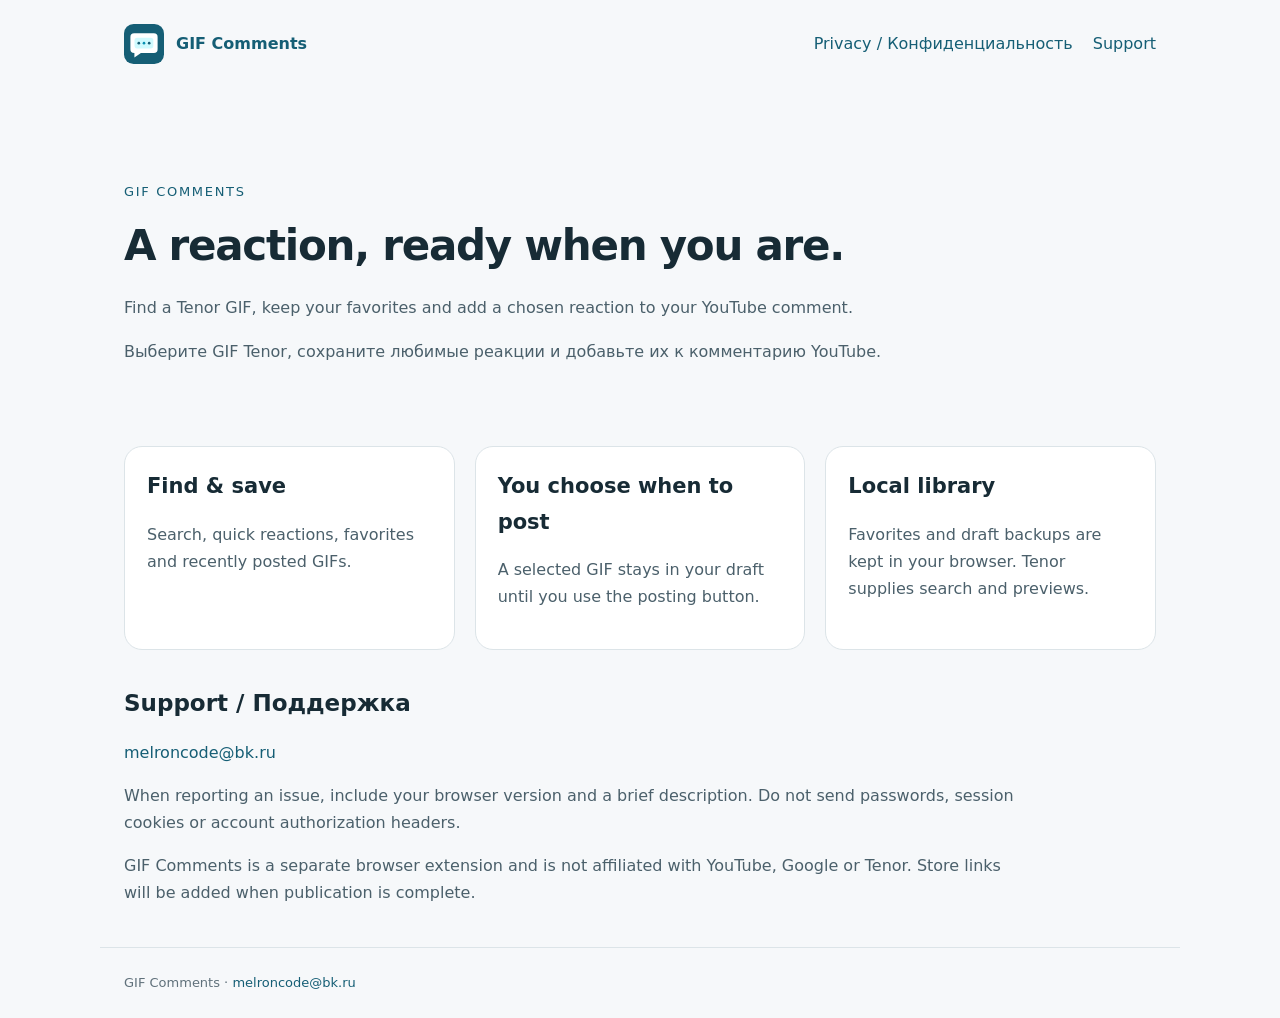
==== index.html @ dd03a30b "Add files via upload" ====
<!doctype html><html lang="en"><head><meta charset="utf-8"><meta name="viewport" content="width=device-width,initial-scale=1"><title>GIF Comments</title><link rel="stylesheet" href="style.css"></head><body><header><a href="index.html" class="brand"><img src="icon.svg" alt="">GIF Comments</a><nav><a href="privacy.html">Privacy / Конфиденциальность</a><a href="mailto:melroncode@bk.ru">Support</a></nav></header><main><section class="hero"><span class="eyebrow">GIF Comments</span><h1>A reaction, ready when you are.</h1><p>Find a Tenor GIF, keep your favorites and add a chosen reaction to your YouTube comment.</p><p>Выберите GIF Tenor, сохраните любимые реакции и добавьте их к комментарию YouTube.</p></section><section class="cards"><article><h2>Find & save</h2><p>Search, quick reactions, favorites and recently posted GIFs.</p></article><article><h2>You choose when to post</h2><p>A selected GIF stays in your draft until you use the posting button.</p></article><article><h2>Local library</h2><p>Favorites and draft backups are kept in your browser. Tenor supplies search and previews.</p></article></section><section><h2>Support / Поддержка</h2><p><a href="mailto:melroncode@bk.ru">melroncode@bk.ru</a></p><p>When reporting an issue, include your browser version and a brief description. Do not send passwords, session cookies or account authorization headers.</p><p>GIF Comments is a separate browser extension and is not affiliated with YouTube, Google or Tenor. Store links will be added when publication is complete.</p></section></main><footer>GIF Comments · <a href="mailto:melroncode@bk.ru">melroncode@bk.ru</a></footer></body></html>
---- style.css ----
*{box-sizing:border-box}body{margin:0;background:#f6f8fa;color:#172b35;font:16px/1.7 system-ui,sans-serif}header,main,footer{max-width:1080px;margin:auto;padding:24px}header{display:flex;justify-content:space-between;gap:24px;align-items:center;flex-wrap:wrap}.brand{display:flex;align-items:center;gap:12px;font-weight:750;color:#155e75}.brand img{width:40px;height:40px}nav{display:flex;gap:20px;flex-wrap:wrap}a{color:#155e75;text-decoration:none}a:hover{text-decoration:underline}.hero{padding:65px 0}.eyebrow{font-size:13px;text-transform:uppercase;letter-spacing:.13em;color:#155e75}h1{font-size:42px;line-height:1.15;letter-spacing:-.03em;margin:18px 0 24px}h2{font-size:23px;margin:34px 0 10px}p{max-width:900px;color:#4b606b;overflow-wrap:anywhere}.cards{display:grid;grid-template-columns:repeat(3,1fr);gap:20px}article{background:white;border:1px solid #dce4e8;border-radius:18px;padding:22px}article h2{margin-top:0;font-size:21px}footer{border-top:1px solid #dce4e8;color:#60717b;font-size:13px}hr{border:0;border-top:1px solid #dce4e8;margin:48px 0}@media(max-width:700px){h1{font-size:32px}.cards{grid-template-columns:1fr}.hero{padding:28px 0}header,main,footer{padding:18px}}
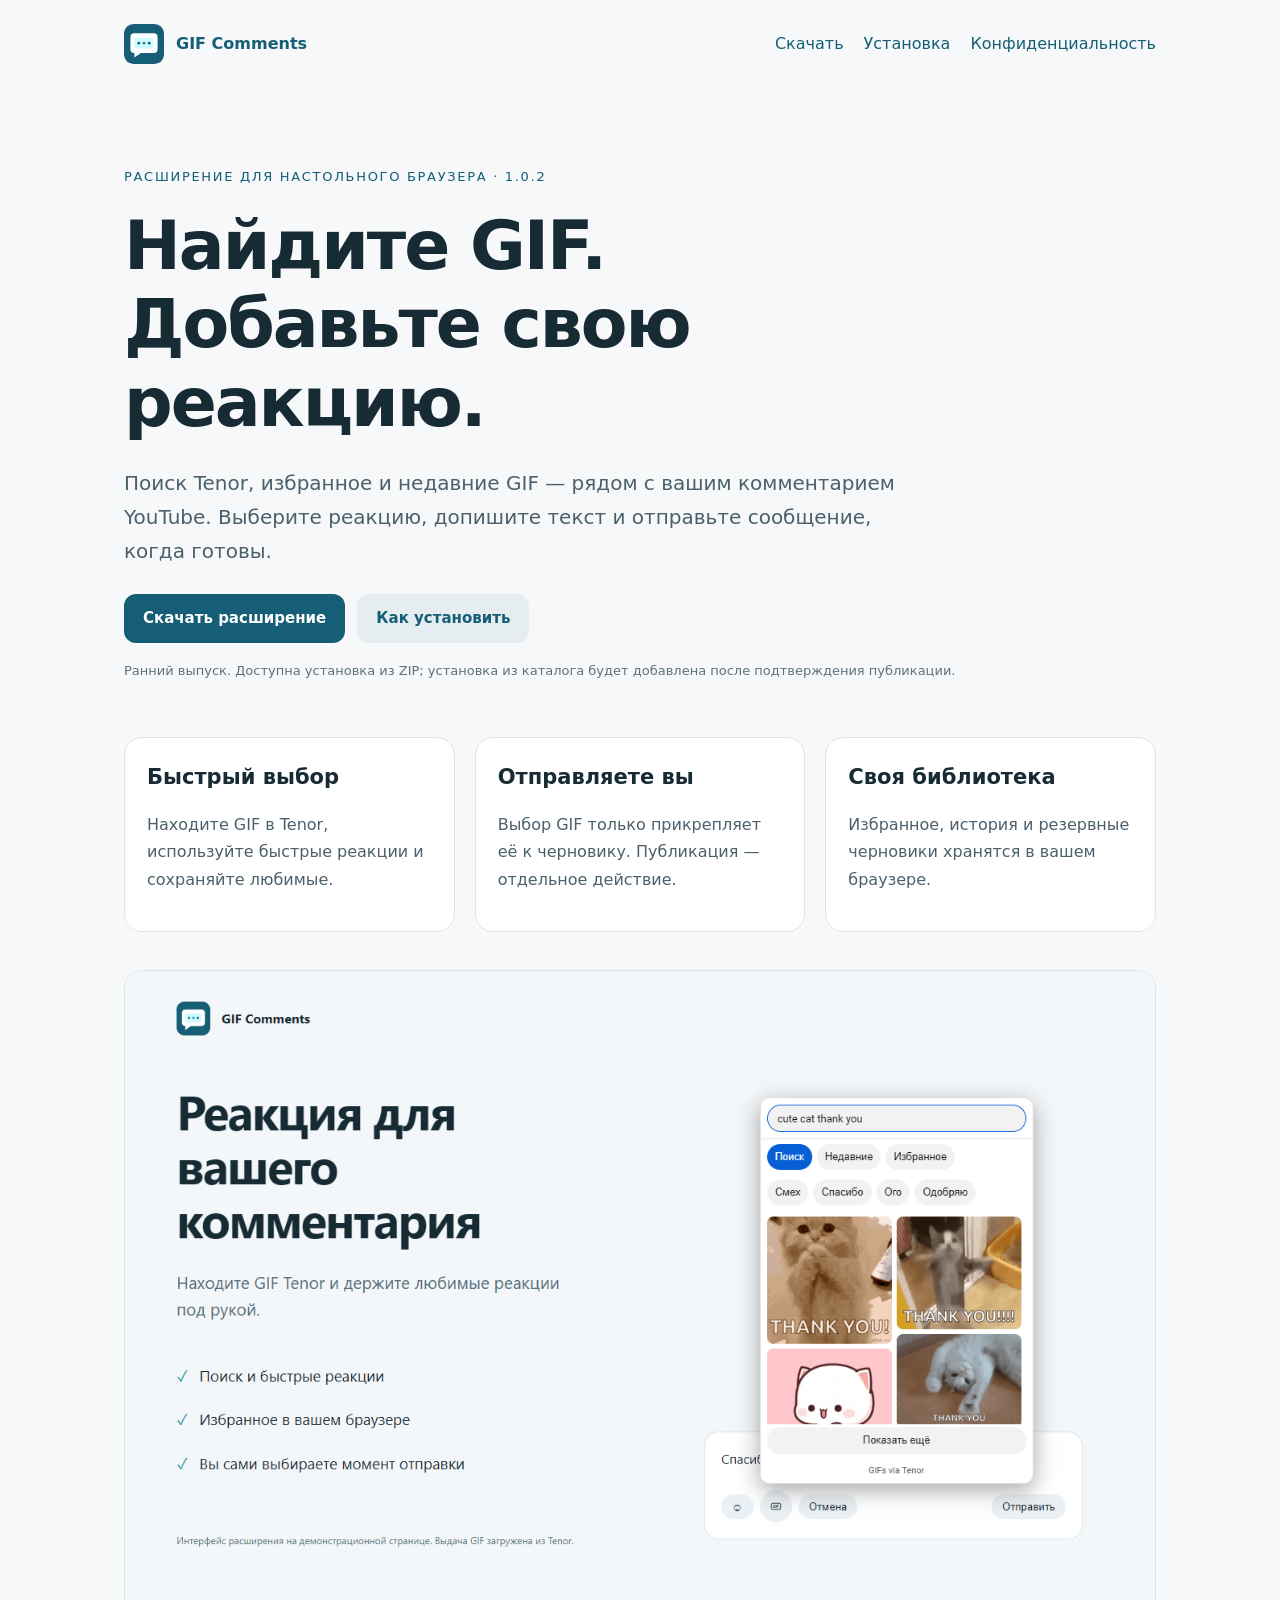
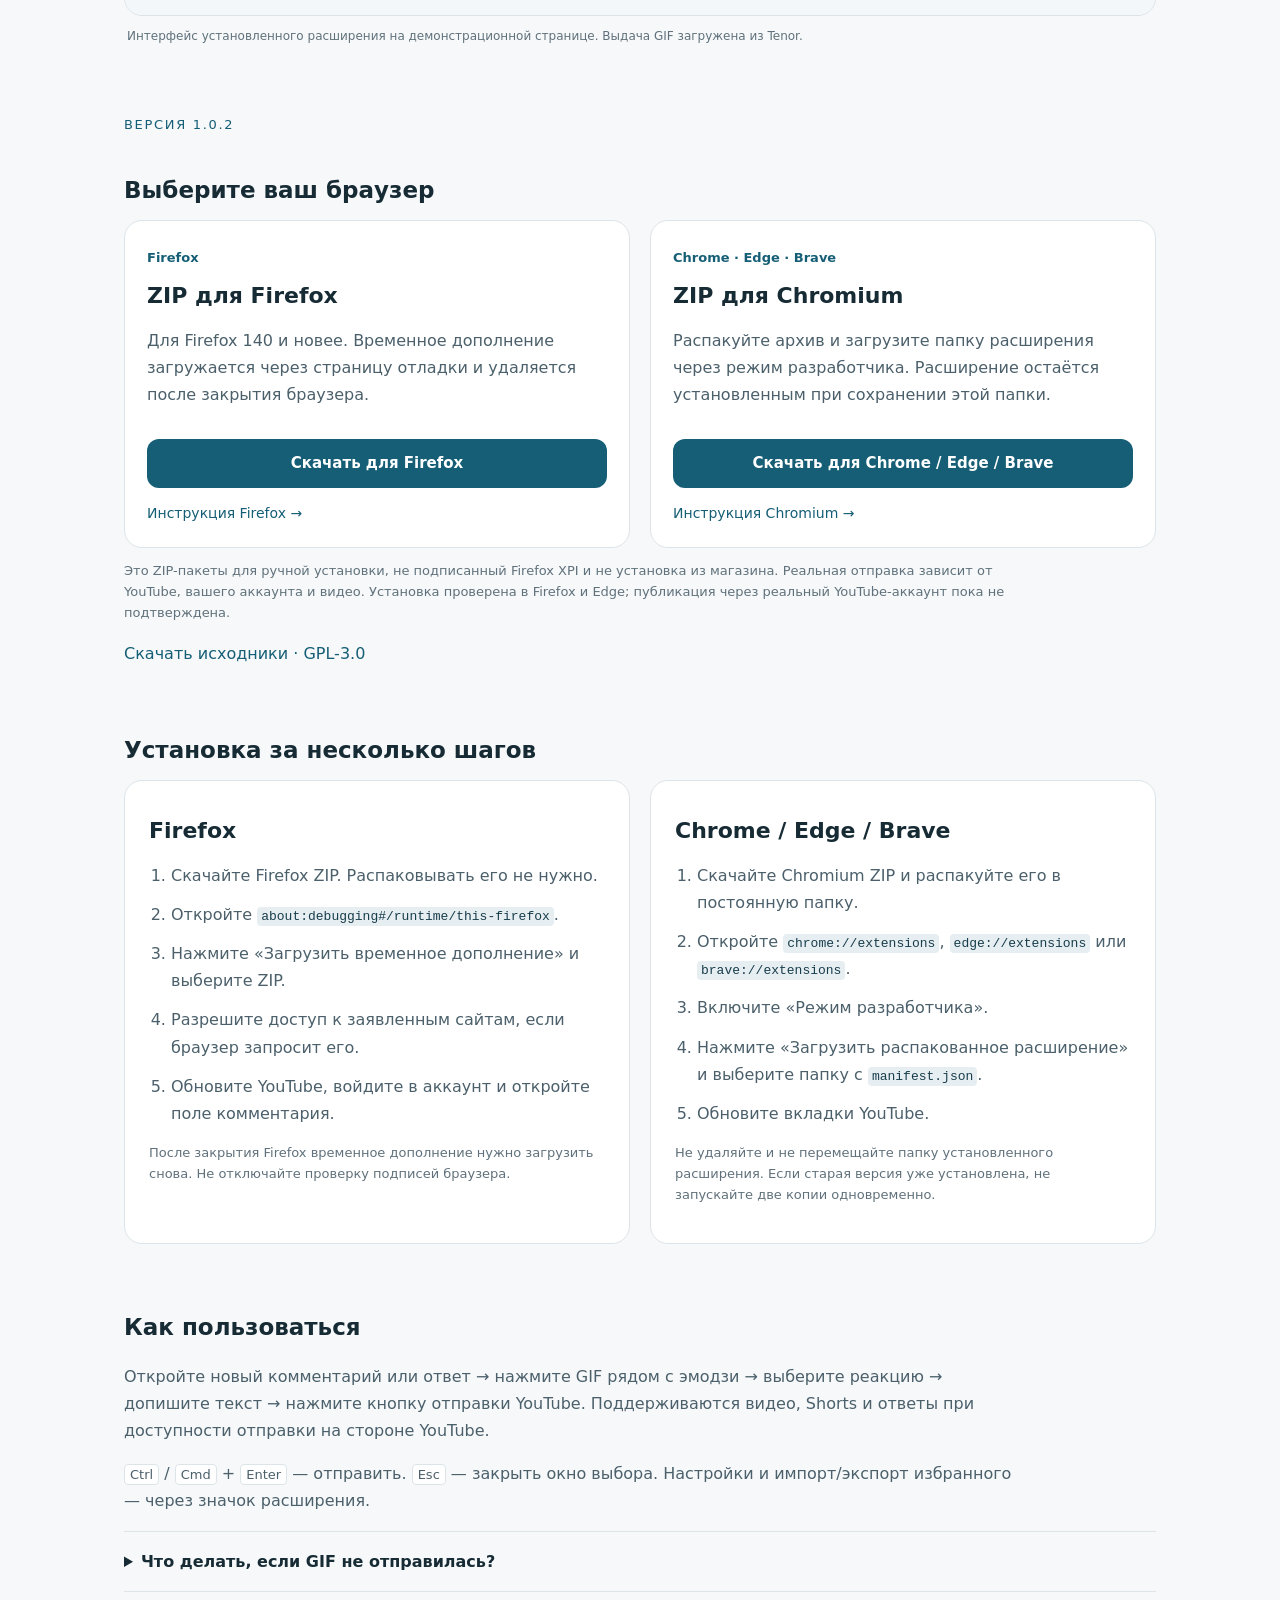
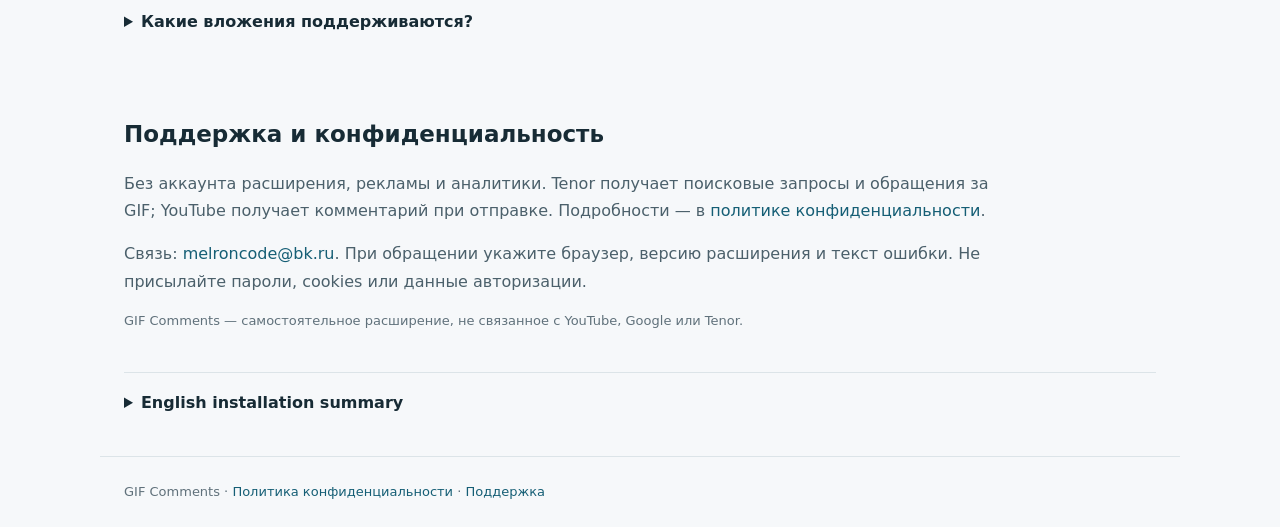
==== commit 85d69d7a: "Add extension downloads and installation guide" ====
--- a/index.html
+++ b/index.html
@@ -1 +1,13 @@
-<!doctype html><html lang="en"><head><meta charset="utf-8"><meta name="viewport" content="width=device-width,initial-scale=1"><title>GIF Comments</title><link rel="stylesheet" href="style.css"></head><body><header><a href="index.html" class="brand"><img src="icon.svg" alt="">GIF Comments</a><nav><a href="privacy.html">Privacy / Конфиденциальность</a><a href="mailto:melroncode@bk.ru">Support</a></nav></header><main><section class="hero"><span class="eyebrow">GIF Comments</span><h1>A reaction, ready when you are.</h1><p>Find a Tenor GIF, keep your favorites and add a chosen reaction to your YouTube comment.</p><p>Выберите GIF Tenor, сохраните любимые реакции и добавьте их к комментарию YouTube.</p></section><section class="cards"><article><h2>Find & save</h2><p>Search, quick reactions, favorites and recently posted GIFs.</p></article><article><h2>You choose when to post</h2><p>A selected GIF stays in your draft until you use the posting button.</p></article><article><h2>Local library</h2><p>Favorites and draft backups are kept in your browser. Tenor supplies search and previews.</p></article></section><section><h2>Support / Поддержка</h2><p><a href="mailto:melroncode@bk.ru">melroncode@bk.ru</a></p><p>When reporting an issue, include your browser version and a brief description. Do not send passwords, session cookies or account authorization headers.</p><p>GIF Comments is a separate browser extension and is not affiliated with YouTube, Google or Tenor. Store links will be added when publication is complete.</p></section></main><footer>GIF Comments · <a href="mailto:melroncode@bk.ru">melroncode@bk.ru</a></footer></body></html>+<!doctype html>
+<html lang="ru"><head><meta charset="utf-8"><meta name="viewport" content="width=device-width,initial-scale=1"><meta name="description" content="GIF Comments: поиск GIF Tenor, избранное и реакции в комментариях YouTube. Скачать расширение и посмотреть инструкцию установки."><meta name="theme-color" content="#155e75"><title>GIF Comments — скачать расширение для YouTube</title><link rel="icon" href="icon.svg" type="image/svg+xml"><link rel="stylesheet" href="style.css"></head>
+<body><header><a href="index.html" class="brand"><img src="icon.svg" alt="">GIF Comments</a><nav aria-label="Навигация"><a href="#download">Скачать</a><a href="#install">Установка</a><a href="privacy.html">Конфиденциальность</a></nav></header>
+<main>
+<section class="hero"><span class="eyebrow">Расширение для настольного браузера · 1.0.2</span><h1>Найдите GIF.<br>Добавьте свою реакцию.</h1><p class="lead">Поиск Tenor, избранное и недавние GIF — рядом с вашим комментарием YouTube. Выберите реакцию, допишите текст и отправьте сообщение, когда готовы.</p><div class="hero-actions"><a class="button primary" href="#download">Скачать расширение</a><a class="button secondary" href="#install">Как установить</a></div><p class="small">Ранний выпуск. Доступна установка из ZIP; установка из каталога будет добавлена после подтверждения публикации.</p></section>
+<section class="cards" aria-label="Возможности"><article><h2>Быстрый выбор</h2><p>Находите GIF в Tenor, используйте быстрые реакции и сохраняйте любимые.</p></article><article><h2>Отправляете вы</h2><p>Выбор GIF только прикрепляет её к черновику. Публикация — отдельное действие.</p></article><article><h2>Своя библиотека</h2><p>Избранное, история и резервные черновики хранятся в вашем браузере.</p></article></section>
+<figure class="showcase"><img src="images/picker.png" alt="Поиск GIF в работающем интерфейсе GIF Comments" width="1280" height="800" loading="lazy"><figcaption>Интерфейс установленного расширения на демонстрационной странице. Выдача GIF загружена из Tenor.</figcaption></figure>
+<section id="download" class="section"><span class="eyebrow">Версия 1.0.2</span><h2>Выберите ваш браузер</h2><div class="downloads"><article class="download-card"><span class="browser-label">Firefox</span><h3>ZIP для Firefox</h3><p>Для Firefox 140 и новее. Временное дополнение загружается через страницу отладки и удаляется после закрытия браузера.</p><a class="button primary" href="downloads/gif-comments-firefox-1.0.2.zip" download>Скачать для Firefox</a><a class="text-link" href="#firefox-install">Инструкция Firefox →</a></article><article class="download-card"><span class="browser-label">Chrome · Edge · Brave</span><h3>ZIP для Chromium</h3><p>Распакуйте архив и загрузите папку расширения через режим разработчика. Расширение остаётся установленным при сохранении этой папки.</p><a class="button primary" href="downloads/gif-comments-chromium-1.0.2.zip" download>Скачать для Chrome / Edge / Brave</a><a class="text-link" href="#chromium-install">Инструкция Chromium →</a></article></div><p class="small">Это ZIP-пакеты для ручной установки, не подписанный Firefox XPI и не установка из магазина. Реальная отправка зависит от YouTube, вашего аккаунта и видео. Установка проверена в Firefox и Edge; публикация через реальный YouTube-аккаунт пока не подтверждена.</p><p><a href="downloads/gif-comments-source-1.0.2.zip" download>Скачать исходники · GPL-3.0</a></p></section>
+<section id="install" class="section"><h2>Установка за несколько шагов</h2><div class="instructions"><article id="firefox-install"><h3>Firefox</h3><ol><li>Скачайте Firefox ZIP. Распаковывать его не нужно.</li><li>Откройте <code>about:debugging#/runtime/this-firefox</code>.</li><li>Нажмите «Загрузить временное дополнение» и выберите ZIP.</li><li>Разрешите доступ к заявленным сайтам, если браузер запросит его.</li><li>Обновите YouTube, войдите в аккаунт и откройте поле комментария.</li></ol><p class="small">После закрытия Firefox временное дополнение нужно загрузить снова. Не отключайте проверку подписей браузера.</p></article><article id="chromium-install"><h3>Chrome / Edge / Brave</h3><ol><li>Скачайте Chromium ZIP и распакуйте его в постоянную папку.</li><li>Откройте <code>chrome://extensions</code>, <code>edge://extensions</code> или <code>brave://extensions</code>.</li><li>Включите «Режим разработчика».</li><li>Нажмите «Загрузить распакованное расширение» и выберите папку с <code>manifest.json</code>.</li><li>Обновите вкладки YouTube.</li></ol><p class="small">Не удаляйте и не перемещайте папку установленного расширения. Если старая версия уже установлена, не запускайте две копии одновременно.</p></article></div></section>
+<section class="section"><h2>Как пользоваться</h2><p>Откройте новый комментарий или ответ → нажмите GIF рядом с эмодзи → выберите реакцию → допишите текст → нажмите кнопку отправки YouTube. Поддерживаются видео, Shorts и ответы при доступности отправки на стороне YouTube.</p><p><kbd>Ctrl</kbd> / <kbd>Cmd</kbd> + <kbd>Enter</kbd> — отправить. <kbd>Esc</kbd> — закрыть окно выбора. Настройки и импорт/экспорт избранного — через значок расширения.</p><details><summary>Что делать, если GIF не отправилась?</summary><p>Прочитайте сообщение расширения. При неизвестном результате сначала проверьте комментарии, затем разрешайте повтор. Резервные черновики доступны через значок расширения до 24 часов.</p></details><details><summary>Какие вложения поддерживаются?</summary><p>Одна GIF Tenor в новом комментарии или ответе. Загрузка локальных картинок, стикеры, посты канала и редактирование существующих GIF-комментариев не включены.</p></details></section>
+<section class="section support"><h2>Поддержка и конфиденциальность</h2><p>Без аккаунта расширения, рекламы и аналитики. Tenor получает поисковые запросы и обращения за GIF; YouTube получает комментарий при отправке. Подробности — в <a href="privacy.html">политике конфиденциальности</a>.</p><p>Связь: <a href="mailto:melroncode@bk.ru">melroncode@bk.ru</a>. При обращении укажите браузер, версию расширения и текст ошибки. Не присылайте пароли, cookies или данные авторизации.</p><p class="small">GIF Comments — самостоятельное расширение, не связанное с YouTube, Google или Tenor.</p></section>
+<details class="english"><summary>English installation summary</summary><p>GIF Comments 1.0.2 is an early desktop release. Download the Firefox ZIP and load it as a temporary add-on at <code>about:debugging#/runtime/this-firefox</code>; it is removed when Firefox closes. For Chrome, Edge or Brave, unzip the Chromium package, enable Developer mode on the extensions page and select Load unpacked. Keep the folder in place. Refresh YouTube. Select a GIF, write your text and post only when ready. Real-account posting remains unverified and depends on YouTube availability. Read the <a href="privacy.html">privacy policy</a> or contact <a href="mailto:melroncode@bk.ru">support</a>.</p></details>
+</main><footer>GIF Comments · <a href="privacy.html">Политика конфиденциальности</a> · <a href="mailto:melroncode@bk.ru">Поддержка</a></footer></body></html>
--- a/style.css
+++ b/style.css
@@ -1 +1,2 @@
-*{box-sizing:border-box}body{margin:0;background:#f6f8fa;color:#172b35;font:16px/1.7 system-ui,sans-serif}header,main,footer{max-width:1080px;margin:auto;padding:24px}header{display:flex;justify-content:space-between;gap:24px;align-items:center;flex-wrap:wrap}.brand{display:flex;align-items:center;gap:12px;font-weight:750;color:#155e75}.brand img{width:40px;height:40px}nav{display:flex;gap:20px;flex-wrap:wrap}a{color:#155e75;text-decoration:none}a:hover{text-decoration:underline}.hero{padding:65px 0}.eyebrow{font-size:13px;text-transform:uppercase;letter-spacing:.13em;color:#155e75}h1{font-size:42px;line-height:1.15;letter-spacing:-.03em;margin:18px 0 24px}h2{font-size:23px;margin:34px 0 10px}p{max-width:900px;color:#4b606b;overflow-wrap:anywhere}.cards{display:grid;grid-template-columns:repeat(3,1fr);gap:20px}article{background:white;border:1px solid #dce4e8;border-radius:18px;padding:22px}article h2{margin-top:0;font-size:21px}footer{border-top:1px solid #dce4e8;color:#60717b;font-size:13px}hr{border:0;border-top:1px solid #dce4e8;margin:48px 0}@media(max-width:700px){h1{font-size:32px}.cards{grid-template-columns:1fr}.hero{padding:28px 0}header,main,footer{padding:18px}}+*{box-sizing:border-box}body{margin:0;background:#f6f8fa;color:#172b35;font:16px/1.7 system-ui,sans-serif}header,main,footer{max-width:1080px;margin:auto;padding:24px}header{display:flex;justify-content:space-between;gap:24px;align-items:center;flex-wrap:wrap}.brand{display:flex;align-items:center;gap:12px;font-weight:750;color:#155e75}.brand img{width:40px;height:40px}nav{display:flex;gap:20px;flex-wrap:wrap}a{color:#155e75;text-decoration:none}a:hover{text-decoration:underline}.hero{padding:65px 0}.eyebrow{font-size:13px;text-transform:uppercase;letter-spacing:.13em;color:#155e75}h1{font-size:42px;line-height:1.15;letter-spacing:-.03em;margin:18px 0 24px}h2{font-size:23px;margin:34px 0 10px}p{max-width:900px;color:#4b606b;overflow-wrap:anywhere}.cards{display:grid;grid-template-columns:repeat(3,1fr);gap:20px}article{background:white;border:1px solid #dce4e8;border-radius:18px;padding:22px}article h2{margin-top:0;font-size:21px}footer{border-top:1px solid #dce4e8;color:#60717b;font-size:13px}hr{border:0;border-top:1px solid #dce4e8;margin:48px 0}@media(max-width:700px){h1{font-size:32px}.cards{grid-template-columns:1fr}.hero{padding:28px 0}header,main,footer{padding:18px}}
+html{scroll-behavior:smooth;scroll-padding-top:20px}.hero{padding:50px 0 42px}.hero h1{font-size:clamp(38px,6vw,68px);max-width:820px}.lead{font-size:20px;max-width:800px}.hero-actions{display:flex;gap:12px;flex-wrap:wrap;margin:26px 0 18px}.button{display:inline-flex;justify-content:center;align-items:center;text-align:center;font:600 15px/1.4 system-ui,sans-serif;padding:14px 19px;border-radius:12px;min-height:48px;text-decoration:none}.primary{background:#155e75;color:#fff}.primary:hover{background:#114a5c;text-decoration:none}.secondary{background:#e5edf1;color:#155e75}.secondary:hover{text-decoration:none;background:#d9e6ec}a:focus-visible,summary:focus-visible{outline:3px solid #0891b2;outline-offset:4px}.small{font-size:13px;line-height:1.6;color:#60717b}.showcase{margin:38px 0 0}.showcase img{display:block;width:100%;height:auto;border:1px solid #dce4e8;border-radius:18px}.showcase figcaption{font-size:12px;color:#60717b;margin:10px 3px}.section{margin:64px 0 0}h3{font-size:22px;line-height:1.3;margin:12px 0}.downloads,.instructions{display:grid;grid-template-columns:1fr 1fr;gap:20px}.download-card .button{width:100%;margin-top:14px}.browser-label{font-size:13px;color:#155e75;font-weight:650}.text-link{display:block;font-size:14px;margin-top:14px}.instructions article{padding:24px}.instructions ol{padding-left:22px;color:#4b606b}.instructions li{margin:12px 0;overflow-wrap:anywhere}code{font-size:13px;overflow-wrap:anywhere;background:#e6eef2;color:#183d4b;padding:2px 4px;border-radius:4px}kbd{font:13px system-ui;background:#fff;border:1px solid #dce4e8;padding:2px 5px;border-radius:4px}details{border-top:1px solid #dce4e8;padding:16px 0}summary{cursor:pointer;font-weight:600}.english{margin-top:40px}@media(max-width:700px){.downloads,.instructions{grid-template-columns:1fr}.hero{padding:24px 0}.lead{font-size:18px}.section{margin-top:42px}.hero-actions .button{width:100%}nav{font-size:13px}.showcase{margin-top:26px}html{scroll-behavior:auto}}@media(prefers-reduced-motion:reduce){html{scroll-behavior:auto}}
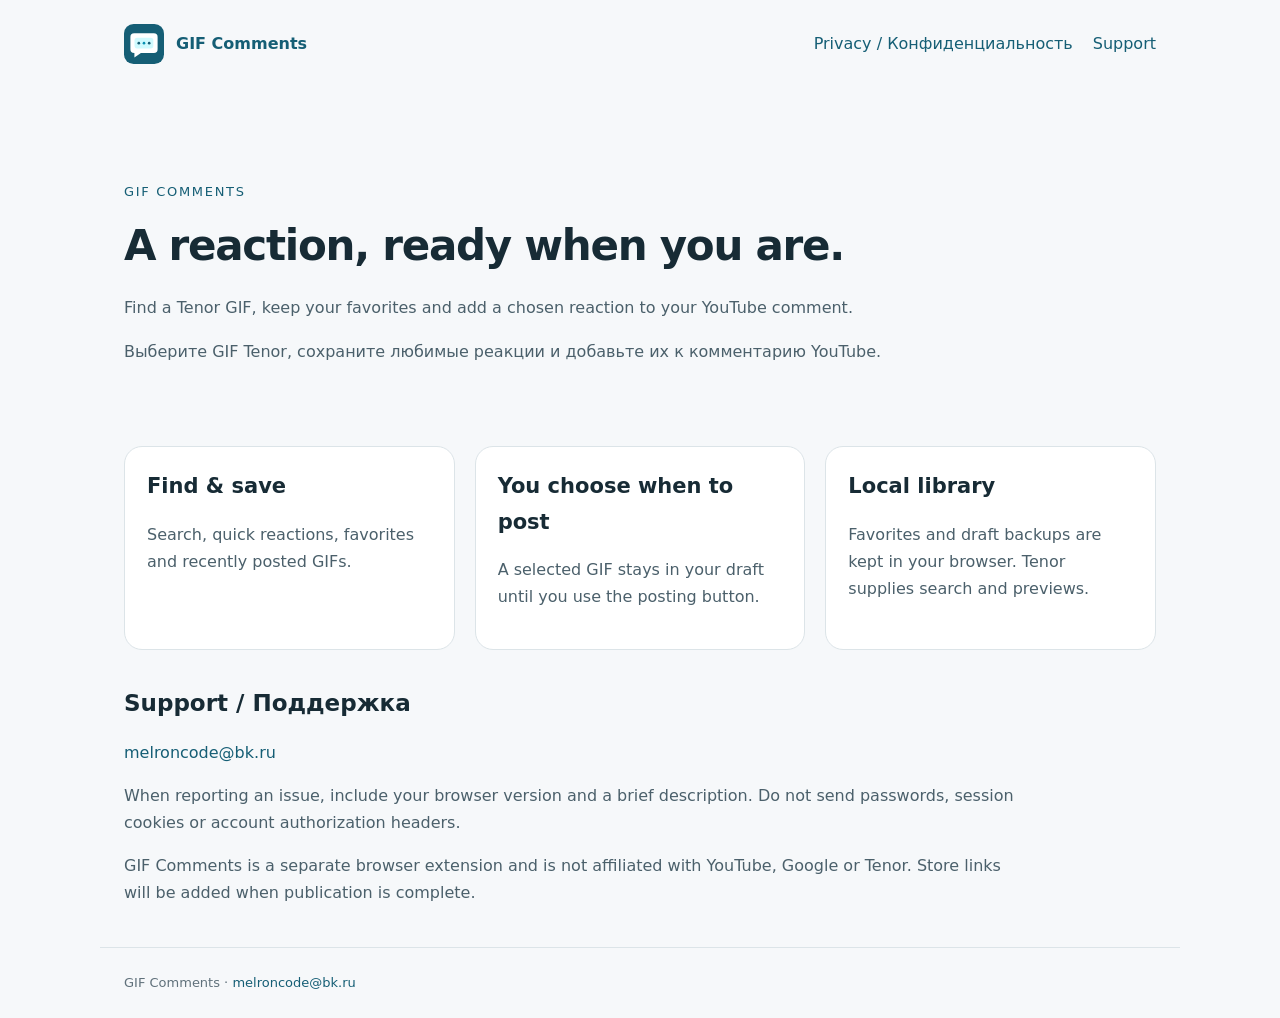
==== commit 2ecad6a4: "Restore site to extension information and privacy policy" ====
--- a/index.html
+++ b/index.html
@@ -1,13 +1 @@
-<!doctype html>
-<html lang="ru"><head><meta charset="utf-8"><meta name="viewport" content="width=device-width,initial-scale=1"><meta name="description" content="GIF Comments: поиск GIF Tenor, избранное и реакции в комментариях YouTube. Скачать расширение и посмотреть инструкцию установки."><meta name="theme-color" content="#155e75"><title>GIF Comments — скачать расширение для YouTube</title><link rel="icon" href="icon.svg" type="image/svg+xml"><link rel="stylesheet" href="style.css"></head>
-<body><header><a href="index.html" class="brand"><img src="icon.svg" alt="">GIF Comments</a><nav aria-label="Навигация"><a href="#download">Скачать</a><a href="#install">Установка</a><a href="privacy.html">Конфиденциальность</a></nav></header>
-<main>
-<section class="hero"><span class="eyebrow">Расширение для настольного браузера · 1.0.2</span><h1>Найдите GIF.<br>Добавьте свою реакцию.</h1><p class="lead">Поиск Tenor, избранное и недавние GIF — рядом с вашим комментарием YouTube. Выберите реакцию, допишите текст и отправьте сообщение, когда готовы.</p><div class="hero-actions"><a class="button primary" href="#download">Скачать расширение</a><a class="button secondary" href="#install">Как установить</a></div><p class="small">Ранний выпуск. Доступна установка из ZIP; установка из каталога будет добавлена после подтверждения публикации.</p></section>
-<section class="cards" aria-label="Возможности"><article><h2>Быстрый выбор</h2><p>Находите GIF в Tenor, используйте быстрые реакции и сохраняйте любимые.</p></article><article><h2>Отправляете вы</h2><p>Выбор GIF только прикрепляет её к черновику. Публикация — отдельное действие.</p></article><article><h2>Своя библиотека</h2><p>Избранное, история и резервные черновики хранятся в вашем браузере.</p></article></section>
-<figure class="showcase"><img src="images/picker.png" alt="Поиск GIF в работающем интерфейсе GIF Comments" width="1280" height="800" loading="lazy"><figcaption>Интерфейс установленного расширения на демонстрационной странице. Выдача GIF загружена из Tenor.</figcaption></figure>
-<section id="download" class="section"><span class="eyebrow">Версия 1.0.2</span><h2>Выберите ваш браузер</h2><div class="downloads"><article class="download-card"><span class="browser-label">Firefox</span><h3>ZIP для Firefox</h3><p>Для Firefox 140 и новее. Временное дополнение загружается через страницу отладки и удаляется после закрытия браузера.</p><a class="button primary" href="downloads/gif-comments-firefox-1.0.2.zip" download>Скачать для Firefox</a><a class="text-link" href="#firefox-install">Инструкция Firefox →</a></article><article class="download-card"><span class="browser-label">Chrome · Edge · Brave</span><h3>ZIP для Chromium</h3><p>Распакуйте архив и загрузите папку расширения через режим разработчика. Расширение остаётся установленным при сохранении этой папки.</p><a class="button primary" href="downloads/gif-comments-chromium-1.0.2.zip" download>Скачать для Chrome / Edge / Brave</a><a class="text-link" href="#chromium-install">Инструкция Chromium →</a></article></div><p class="small">Это ZIP-пакеты для ручной установки, не подписанный Firefox XPI и не установка из магазина. Реальная отправка зависит от YouTube, вашего аккаунта и видео. Установка проверена в Firefox и Edge; публикация через реальный YouTube-аккаунт пока не подтверждена.</p><p><a href="downloads/gif-comments-source-1.0.2.zip" download>Скачать исходники · GPL-3.0</a></p></section>
-<section id="install" class="section"><h2>Установка за несколько шагов</h2><div class="instructions"><article id="firefox-install"><h3>Firefox</h3><ol><li>Скачайте Firefox ZIP. Распаковывать его не нужно.</li><li>Откройте <code>about:debugging#/runtime/this-firefox</code>.</li><li>Нажмите «Загрузить временное дополнение» и выберите ZIP.</li><li>Разрешите доступ к заявленным сайтам, если браузер запросит его.</li><li>Обновите YouTube, войдите в аккаунт и откройте поле комментария.</li></ol><p class="small">После закрытия Firefox временное дополнение нужно загрузить снова. Не отключайте проверку подписей браузера.</p></article><article id="chromium-install"><h3>Chrome / Edge / Brave</h3><ol><li>Скачайте Chromium ZIP и распакуйте его в постоянную папку.</li><li>Откройте <code>chrome://extensions</code>, <code>edge://extensions</code> или <code>brave://extensions</code>.</li><li>Включите «Режим разработчика».</li><li>Нажмите «Загрузить распакованное расширение» и выберите папку с <code>manifest.json</code>.</li><li>Обновите вкладки YouTube.</li></ol><p class="small">Не удаляйте и не перемещайте папку установленного расширения. Если старая версия уже установлена, не запускайте две копии одновременно.</p></article></div></section>
-<section class="section"><h2>Как пользоваться</h2><p>Откройте новый комментарий или ответ → нажмите GIF рядом с эмодзи → выберите реакцию → допишите текст → нажмите кнопку отправки YouTube. Поддерживаются видео, Shorts и ответы при доступности отправки на стороне YouTube.</p><p><kbd>Ctrl</kbd> / <kbd>Cmd</kbd> + <kbd>Enter</kbd> — отправить. <kbd>Esc</kbd> — закрыть окно выбора. Настройки и импорт/экспорт избранного — через значок расширения.</p><details><summary>Что делать, если GIF не отправилась?</summary><p>Прочитайте сообщение расширения. При неизвестном результате сначала проверьте комментарии, затем разрешайте повтор. Резервные черновики доступны через значок расширения до 24 часов.</p></details><details><summary>Какие вложения поддерживаются?</summary><p>Одна GIF Tenor в новом комментарии или ответе. Загрузка локальных картинок, стикеры, посты канала и редактирование существующих GIF-комментариев не включены.</p></details></section>
-<section class="section support"><h2>Поддержка и конфиденциальность</h2><p>Без аккаунта расширения, рекламы и аналитики. Tenor получает поисковые запросы и обращения за GIF; YouTube получает комментарий при отправке. Подробности — в <a href="privacy.html">политике конфиденциальности</a>.</p><p>Связь: <a href="mailto:melroncode@bk.ru">melroncode@bk.ru</a>. При обращении укажите браузер, версию расширения и текст ошибки. Не присылайте пароли, cookies или данные авторизации.</p><p class="small">GIF Comments — самостоятельное расширение, не связанное с YouTube, Google или Tenor.</p></section>
-<details class="english"><summary>English installation summary</summary><p>GIF Comments 1.0.2 is an early desktop release. Download the Firefox ZIP and load it as a temporary add-on at <code>about:debugging#/runtime/this-firefox</code>; it is removed when Firefox closes. For Chrome, Edge or Brave, unzip the Chromium package, enable Developer mode on the extensions page and select Load unpacked. Keep the folder in place. Refresh YouTube. Select a GIF, write your text and post only when ready. Real-account posting remains unverified and depends on YouTube availability. Read the <a href="privacy.html">privacy policy</a> or contact <a href="mailto:melroncode@bk.ru">support</a>.</p></details>
-</main><footer>GIF Comments · <a href="privacy.html">Политика конфиденциальности</a> · <a href="mailto:melroncode@bk.ru">Поддержка</a></footer></body></html>+<!doctype html><html lang="en"><head><meta charset="utf-8"><meta name="viewport" content="width=device-width,initial-scale=1"><title>GIF Comments</title><link rel="stylesheet" href="style.css"></head><body><header><a href="index.html" class="brand"><img src="icon.svg" alt="">GIF Comments</a><nav><a href="privacy.html">Privacy / Конфиденциальность</a><a href="mailto:melroncode@bk.ru">Support</a></nav></header><main><section class="hero"><span class="eyebrow">GIF Comments</span><h1>A reaction, ready when you are.</h1><p>Find a Tenor GIF, keep your favorites and add a chosen reaction to your YouTube comment.</p><p>Выберите GIF Tenor, сохраните любимые реакции и добавьте их к комментарию YouTube.</p></section><section class="cards"><article><h2>Find & save</h2><p>Search, quick reactions, favorites and recently posted GIFs.</p></article><article><h2>You choose when to post</h2><p>A selected GIF stays in your draft until you use the posting button.</p></article><article><h2>Local library</h2><p>Favorites and draft backups are kept in your browser. Tenor supplies search and previews.</p></article></section><section><h2>Support / Поддержка</h2><p><a href="mailto:melroncode@bk.ru">melroncode@bk.ru</a></p><p>When reporting an issue, include your browser version and a brief description. Do not send passwords, session cookies or account authorization headers.</p><p>GIF Comments is a separate browser extension and is not affiliated with YouTube, Google or Tenor. Store links will be added when publication is complete.</p></section></main><footer>GIF Comments · <a href="mailto:melroncode@bk.ru">melroncode@bk.ru</a></footer></body></html>
--- a/style.css
+++ b/style.css
@@ -1,2 +1 @@
-*{box-sizing:border-box}body{margin:0;background:#f6f8fa;color:#172b35;font:16px/1.7 system-ui,sans-serif}header,main,footer{max-width:1080px;margin:auto;padding:24px}header{display:flex;justify-content:space-between;gap:24px;align-items:center;flex-wrap:wrap}.brand{display:flex;align-items:center;gap:12px;font-weight:750;color:#155e75}.brand img{width:40px;height:40px}nav{display:flex;gap:20px;flex-wrap:wrap}a{color:#155e75;text-decoration:none}a:hover{text-decoration:underline}.hero{padding:65px 0}.eyebrow{font-size:13px;text-transform:uppercase;letter-spacing:.13em;color:#155e75}h1{font-size:42px;line-height:1.15;letter-spacing:-.03em;margin:18px 0 24px}h2{font-size:23px;margin:34px 0 10px}p{max-width:900px;color:#4b606b;overflow-wrap:anywhere}.cards{display:grid;grid-template-columns:repeat(3,1fr);gap:20px}article{background:white;border:1px solid #dce4e8;border-radius:18px;padding:22px}article h2{margin-top:0;font-size:21px}footer{border-top:1px solid #dce4e8;color:#60717b;font-size:13px}hr{border:0;border-top:1px solid #dce4e8;margin:48px 0}@media(max-width:700px){h1{font-size:32px}.cards{grid-template-columns:1fr}.hero{padding:28px 0}header,main,footer{padding:18px}}
-html{scroll-behavior:smooth;scroll-padding-top:20px}.hero{padding:50px 0 42px}.hero h1{font-size:clamp(38px,6vw,68px);max-width:820px}.lead{font-size:20px;max-width:800px}.hero-actions{display:flex;gap:12px;flex-wrap:wrap;margin:26px 0 18px}.button{display:inline-flex;justify-content:center;align-items:center;text-align:center;font:600 15px/1.4 system-ui,sans-serif;padding:14px 19px;border-radius:12px;min-height:48px;text-decoration:none}.primary{background:#155e75;color:#fff}.primary:hover{background:#114a5c;text-decoration:none}.secondary{background:#e5edf1;color:#155e75}.secondary:hover{text-decoration:none;background:#d9e6ec}a:focus-visible,summary:focus-visible{outline:3px solid #0891b2;outline-offset:4px}.small{font-size:13px;line-height:1.6;color:#60717b}.showcase{margin:38px 0 0}.showcase img{display:block;width:100%;height:auto;border:1px solid #dce4e8;border-radius:18px}.showcase figcaption{font-size:12px;color:#60717b;margin:10px 3px}.section{margin:64px 0 0}h3{font-size:22px;line-height:1.3;margin:12px 0}.downloads,.instructions{display:grid;grid-template-columns:1fr 1fr;gap:20px}.download-card .button{width:100%;margin-top:14px}.browser-label{font-size:13px;color:#155e75;font-weight:650}.text-link{display:block;font-size:14px;margin-top:14px}.instructions article{padding:24px}.instructions ol{padding-left:22px;color:#4b606b}.instructions li{margin:12px 0;overflow-wrap:anywhere}code{font-size:13px;overflow-wrap:anywhere;background:#e6eef2;color:#183d4b;padding:2px 4px;border-radius:4px}kbd{font:13px system-ui;background:#fff;border:1px solid #dce4e8;padding:2px 5px;border-radius:4px}details{border-top:1px solid #dce4e8;padding:16px 0}summary{cursor:pointer;font-weight:600}.english{margin-top:40px}@media(max-width:700px){.downloads,.instructions{grid-template-columns:1fr}.hero{padding:24px 0}.lead{font-size:18px}.section{margin-top:42px}.hero-actions .button{width:100%}nav{font-size:13px}.showcase{margin-top:26px}html{scroll-behavior:auto}}@media(prefers-reduced-motion:reduce){html{scroll-behavior:auto}}
+*{box-sizing:border-box}body{margin:0;background:#f6f8fa;color:#172b35;font:16px/1.7 system-ui,sans-serif}header,main,footer{max-width:1080px;margin:auto;padding:24px}header{display:flex;justify-content:space-between;gap:24px;align-items:center;flex-wrap:wrap}.brand{display:flex;align-items:center;gap:12px;font-weight:750;color:#155e75}.brand img{width:40px;height:40px}nav{display:flex;gap:20px;flex-wrap:wrap}a{color:#155e75;text-decoration:none}a:hover{text-decoration:underline}.hero{padding:65px 0}.eyebrow{font-size:13px;text-transform:uppercase;letter-spacing:.13em;color:#155e75}h1{font-size:42px;line-height:1.15;letter-spacing:-.03em;margin:18px 0 24px}h2{font-size:23px;margin:34px 0 10px}p{max-width:900px;color:#4b606b;overflow-wrap:anywhere}.cards{display:grid;grid-template-columns:repeat(3,1fr);gap:20px}article{background:white;border:1px solid #dce4e8;border-radius:18px;padding:22px}article h2{margin-top:0;font-size:21px}footer{border-top:1px solid #dce4e8;color:#60717b;font-size:13px}hr{border:0;border-top:1px solid #dce4e8;margin:48px 0}@media(max-width:700px){h1{font-size:32px}.cards{grid-template-columns:1fr}.hero{padding:28px 0}header,main,footer{padding:18px}}
